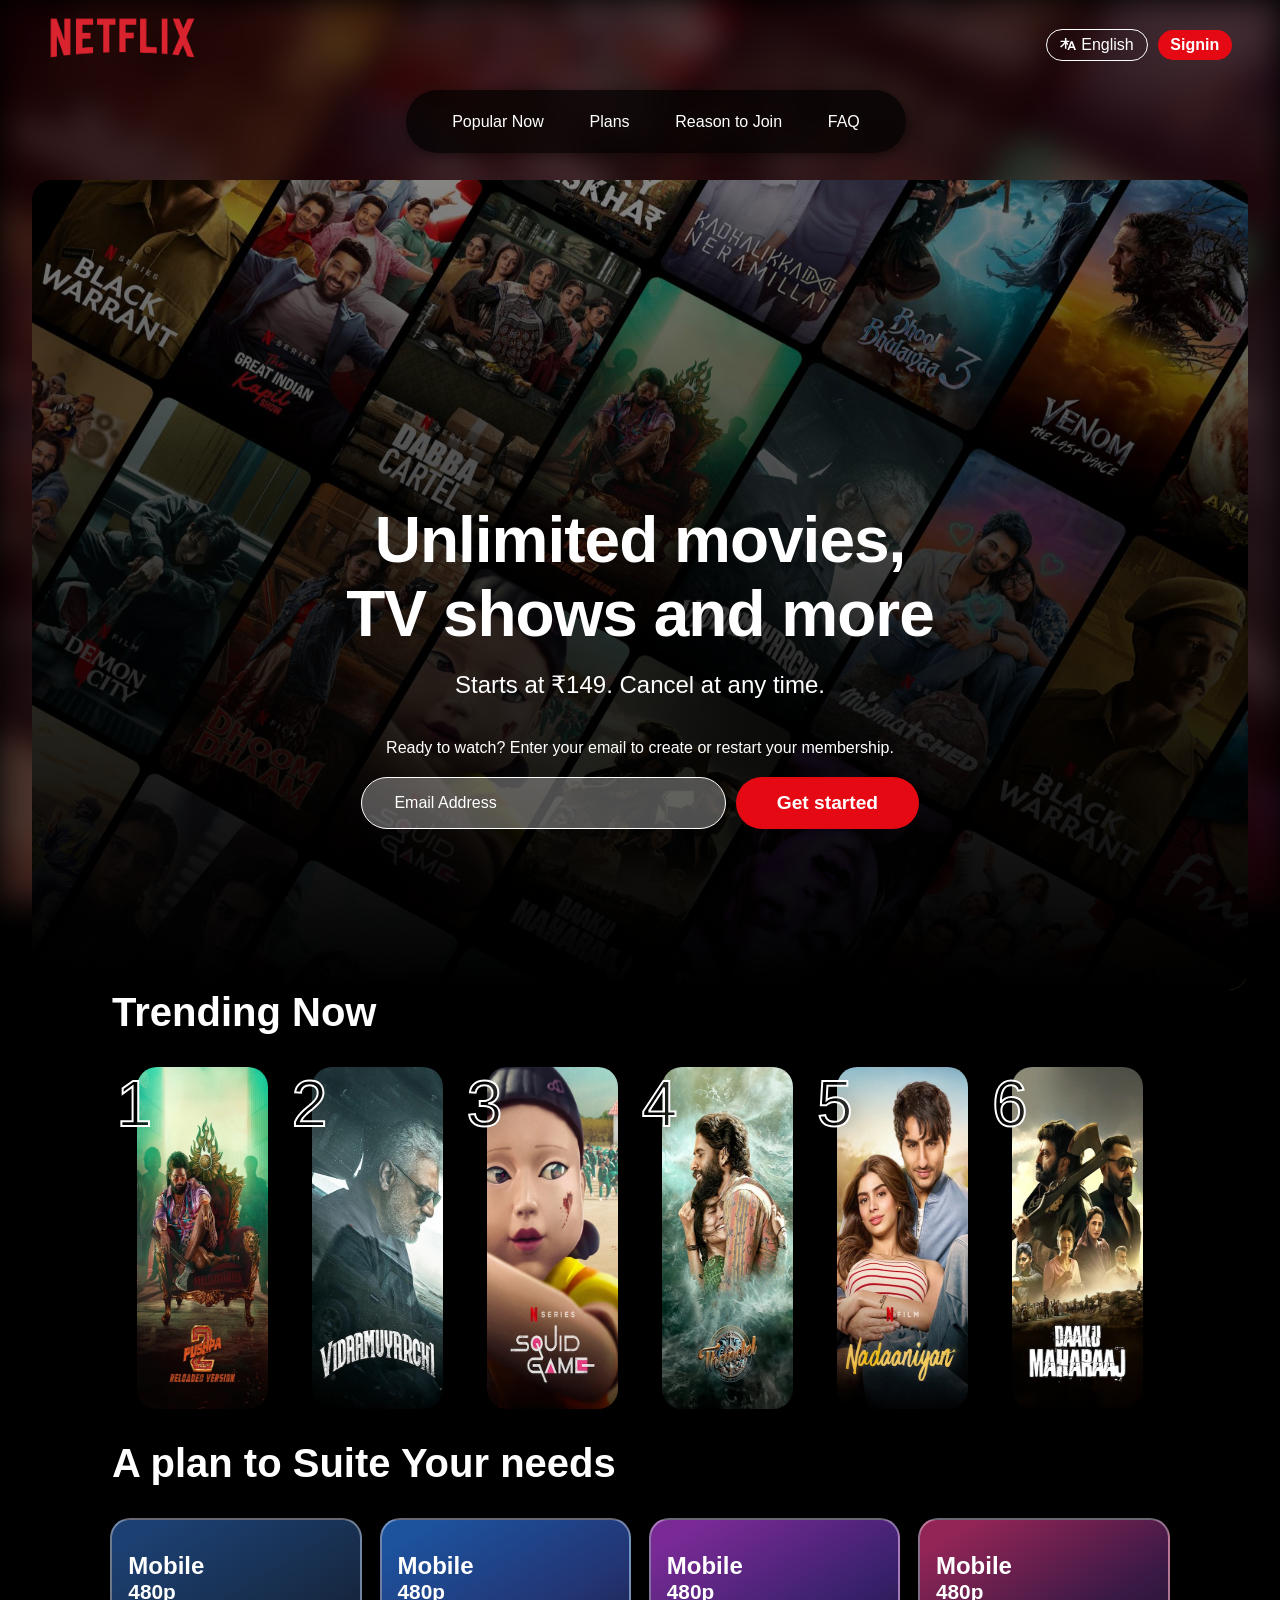
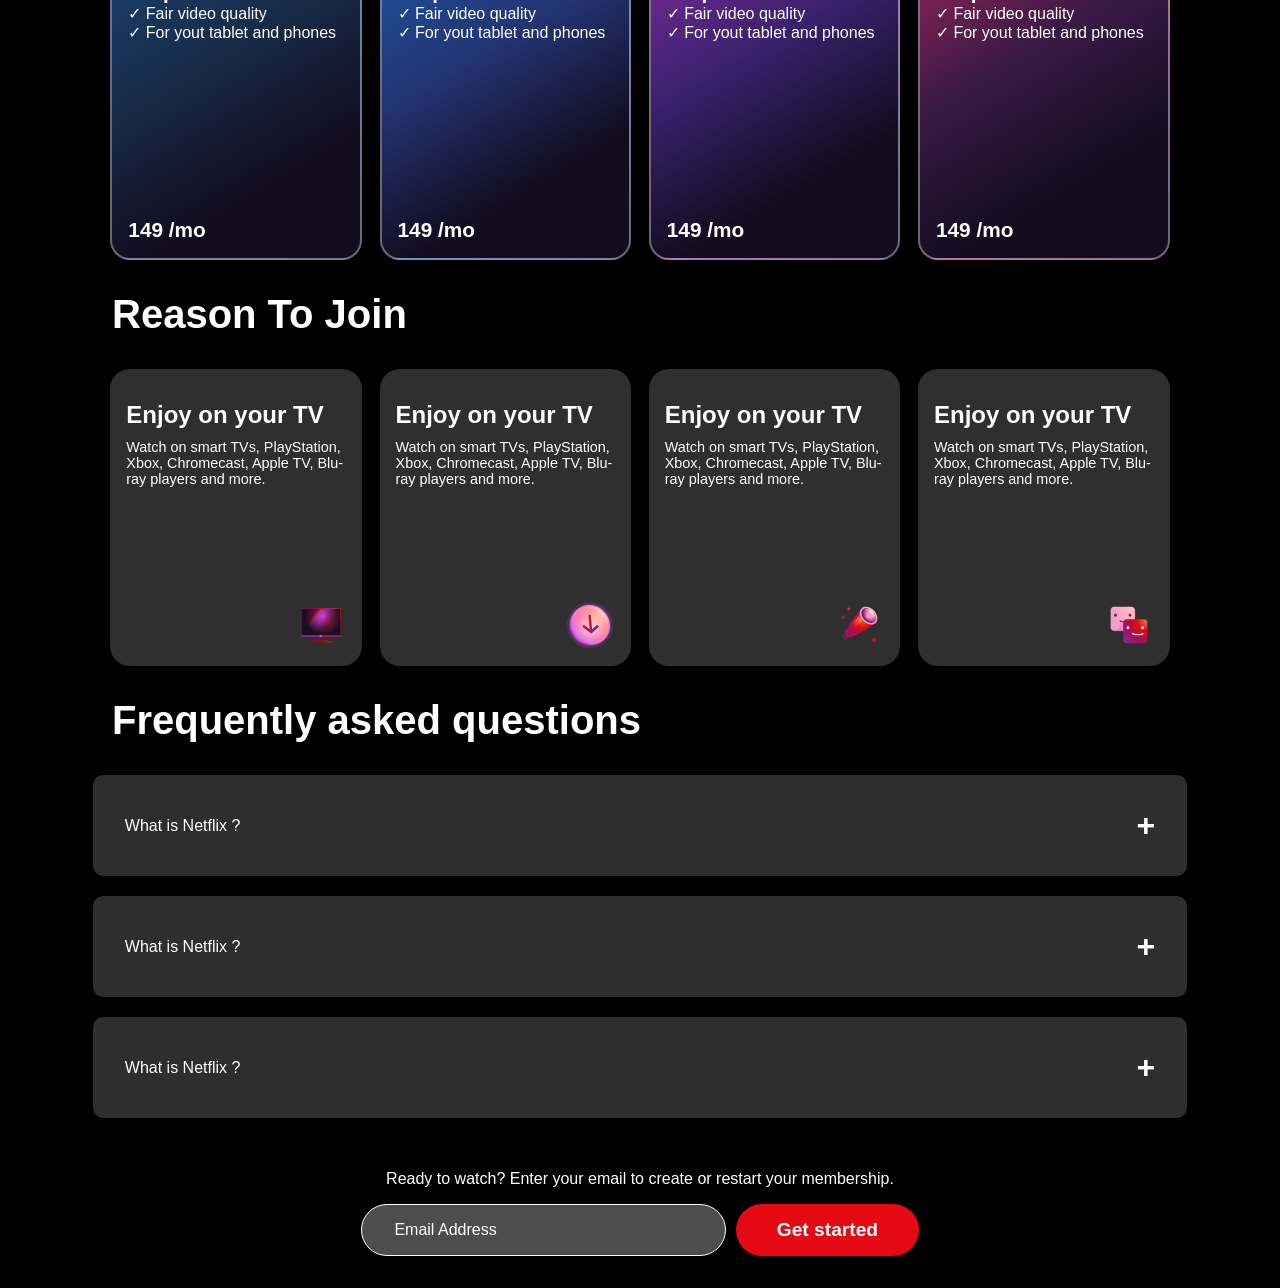
==== netflix.html @ 289d6031 "Initial commit" ====
<!DOCTYPE html>
<html lang="en">
<head>
    <meta charset="UTF-8">
    <meta name="viewport" content="width=device-width, initial-scale=1.0">
    <link rel="stylesheet" href="netflix.css">
    <style>
        @font-face {
            font-family: 'Netflix Sans';
            font-weight: 100;
            src: url('https://assets.nflxext.com/ffe/siteui/fonts/netflix-sans/v3/NetflixSans_W_Th.woff2') format('woff2'),
                 url('https://assets.nflxext.com/ffe/siteui/fonts/netflix-sans/v3/NetflixSans_W_Th.woff') format('woff');
        }
        @font-face {
            font-family: 'Netflix Sans';
            font-weight: 300;
            src: url('https://assets.nflxext.com/ffe/siteui/fonts/netflix-sans/v3/NetflixSans_W_Lt.woff2') format('woff2'),
                 url('https://assets.nflxext.com/ffe/siteui/fonts/netflix-sans/v3/NetflixSans_W_Lt.woff') format('woff');
        }
        @font-face {
            font-family: 'Netflix Sans';
            font-weight: 400;
            src: url('https://assets.nflxext.com/ffe/siteui/fonts/netflix-sans/v3/NetflixSans_W_Rg.woff2') format('woff2'),
                 url('https://assets.nflxext.com/ffe/siteui/fonts/netflix-sans/v3/NetflixSans_W_Rg.woff') format('woff');
        }
        @font-face {
            font-family: 'Netflix Sans';
            font-weight: 700;
            src: url('https://assets.nflxext.com/ffe/siteui/fonts/netflix-sans/v3/NetflixSans_W_Md.woff2') format('woff2'),
                 url('https://assets.nflxext.com/ffe/siteui/fonts/netflix-sans/v3/NetflixSans_W_Md.woff') format('woff');
        }
        @font-face {
            font-family: 'Netflix Sans';
            font-weight: 800;
            src: url('https://assets.nflxext.com/ffe/siteui/fonts/netflix-sans/v3/NetflixSans_W_Bd.woff2') format('woff2'),
                 url('https://assets.nflxext.com/ffe/siteui/fonts/netflix-sans/v3/NetflixSans_W_Bd.woff') format('woff');
        }
        @font-face {
            font-family: 'Netflix Sans';
            font-weight: 900;
            src: url('https://assets.nflxext.com/ffe/siteui/fonts/netflix-sans/v3/NetflixSans_W_Blk.woff2') format('woff2'),
                 url('https://assets.nflxext.com/ffe/siteui/fonts/netflix-sans/v3/NetflixSans_W_Blk.woff') format('woff');
        }
    </style>
    <title>Netflix Clone</title>
</head>
<body>
    <div class="mainNetflixContainer">

        <div class="backgroundContainer">
            <div class="pinkOverlay"></div>
        </div>
        <div class="contentContainer">
            <nav class="navContainer" >
                <div class="upperNavbarSection">
                    <div class="upperNavbarLeftSection">
                        <img class="netflixLogo" src="./netflixLogo.png" alt="">
                    </div>
                    <div class="upperNavbarRightSection">
                        <div class="navBarButtonContainer">
                            <div class="languageButtoncontainer">
                                <button class="languageButton">
                                    <svg xmlns="http://www.w3.org/2000/svg" fill="none" role="img" viewBox="0 0 16 16" width="16" height="16" data-icon="LanguagesSmall" aria-hidden="true"><path fill-rule="evenodd" clip-rule="evenodd" d="M10.7668 5.33333L10.5038 5.99715L9.33974 8.9355L8.76866 10.377L7.33333 14H9.10751L9.83505 12.0326H13.4217L14.162 14H16L12.5665 5.33333H10.8278H10.7668ZM10.6186 9.93479L10.3839 10.5632H11.1036H12.8856L11.6348 7.2136L10.6186 9.93479ZM9.52722 4.84224C9.55393 4.77481 9.58574 4.71045 9.62211 4.64954H6.41909V2H4.926V4.64954H0.540802V5.99715H4.31466C3.35062 7.79015 1.75173 9.51463 0 10.4283C0.329184 10.7138 0.811203 11.2391 1.04633 11.5931C2.55118 10.6795 3.90318 9.22912 4.926 7.57316V12.6667H6.41909V7.51606C6.81951 8.15256 7.26748 8.76169 7.7521 9.32292L8.31996 7.88955C7.80191 7.29052 7.34631 6.64699 6.9834 5.99715H9.06968L9.52722 4.84224Z" fill="currentColor"></path></svg>
                                    <p>English</p>
    
                                </button>
                            </div>
                            <div class="signInButtonConatienr">
                                <button class="signinButton"> Signin</button>
                            </div>
                        </div>
                    </div>
                </div>
                <div class="lowerNavbarSection">
                    <ul class="menuList">
                        <li class="menuListItems"><a href="#carouselSection">Popular Now</a></li>
                        <li class="menuListItems"><a href="#planSection">Plans</a></li>
                        <li class="menuListItems"><a href="#reasonToJoinSection">Reason to Join</a></li>
                        <li class="menuListItems"><a href="#faqSection">FAQ</a></li>
                    </ul>
                </div>
            </nav>
            <div class="sectionsContainer">
                <section class="bannerSection">
                    <div class="overlay"></div>
                    <div class="bannerContainer">
                        <h2>Unlimited movies, TV shows and more</h2>
                        <h4>Starts at ₹149. Cancel at any time.</h4>
                        <p>Ready to watch? Enter your email to create or restart your membership.</p>
                        <div class="inputContainer">
                            <input class="emailInputBox" type="email" placeholder="Email Address" name="email" id="">
                            <button class="getStartedButton">Get started </button>
                        </div>
                    </div>
                </section>
                <section id="carouselSection" class="carouselSection">
                    <h2>Trending Now</h2>
                    <div class="carouselCardConatiner">
                        <div class="carouselCard">
                            <div class="carouselNumberContainer">
                                <span>1</span>
                            </div>
                            <div class="carouselImageContainer">
                                <img src="./c1.png" alt="">
                            </div>
                        </div>
                        <div class="carouselCard">
                            <div class="carouselNumberContainer">
                                <span>2</span>
                            </div>
                            <div class="carouselImageContainer">
                                <img src="./c2.png" alt="">
                            </div>
                        </div>
                        <div class="carouselCard">
                            <div class="carouselNumberContainer">
                                <span>3</span>
                            </div>
                            <div class="carouselImageContainer">
                                <img src="./c3.png" alt="">
                            </div>
                        </div>
                        <div class="carouselCard">
                            <div class="carouselNumberContainer">
                                <span>4</span>
                            </div>
                            <div class="carouselImageContainer">
                                <img src="./c4.png" alt="">
                            </div>
                        </div>
                        <div class="carouselCard">
                            <div class="carouselNumberContainer">
                                <span>5</span>
                            </div>
                            <div class="carouselImageContainer">
                                <img src="./c5.png" alt="">
                            </div>
                        </div>
                        <div class="carouselCard">
                            <div class="carouselNumberContainer">
                                <span>6</span>
                            </div>
                            <div class="carouselImageContainer">
                                <img src="./c6.png" alt="">
                            </div>
                        </div>
                    </div>
                </section>
                <section id="planSection" class="planSection">
                    <h2>A plan to Suite Your needs</h2>
                    <div class="plansConatiner">
                        <div class="planCard planCard1">
                            <div class="planCardUpperContent">
                                <h2>Mobile</h2>
                                <h4>480p</h4>
                                <p>&check; Fair video quality</p>
                                <p>&check; For yout tablet and phones</p>
                            </div>
                            <div class="planCardLowerContent">
                                <h4>149 /mo</h4>
                            </div>
                        </div>
                        <div class="planCard planCard2">
                            <div class="planCardUpperContent">
                                <h2>Mobile</h2>
                                <h4>480p</h4>
                                <p>&check; Fair video quality</p>
                                <p>&check; For yout tablet and phones</p>
                            </div>
                            <div class="planCardLowerContent">
                                <h4>149 /mo</h4>
                            </div>
                        </div>
                        <div class="planCard planCard3">
                            <div class="planCardUpperContent">
                                <h2>Mobile</h2>
                                <h4>480p</h4>
                                <p>&check; Fair video quality</p>
                                <p>&check; For yout tablet and phones</p>
                            </div>
                            <div class="planCardLowerContent">
                                <h4>149 /mo</h4>
                            </div>
                        </div>
                        <div class="planCard planCard4">
                            <div class="planCardUpperContent">
                                <h2>Mobile</h2>
                                <h4>480p</h4>
                                <p>&check; Fair video quality</p>
                                <p>&check; For yout tablet and phones</p>
                            </div>
                            <div class="planCardLowerContent">
                                <h4>149 /mo</h4>
                            </div>
                        </div>
                    </div>
                </section>
                <section id="reasonToJoinSection" class="reasonToJoinSection">
                    <h2>Reason To Join</h2>
                    <div class="reasonsConatiner">
                        <div class="reasonCard reasonCard1">
                            <div class="reasonCardUpperContent">
                                <h2>Enjoy on your TV</h2>
                                <p>
                                    Watch on smart TVs, PlayStation, Xbox, Chromecast, Apple TV, Blu-ray players and more.
                                </p>
    
                            </div>
                            <div class="reasonCardLowerContent">
                                <svg width="72" height="72" viewBox="0 0 72 72" fill="none"><g id="television-core-small"><path id="Vector" fill-rule="evenodd" clip-rule="evenodd" d="M37.2 53.3992C37.2 52.7365 36.6628 52.1992 36 52.1992H34.8C34.1373 52.1992 33.6 52.7365 33.6 53.3992V56.2636C33.6 56.9129 33.0834 57.4433 32.4347 57.4739C30.3013 57.5744 28.1719 57.7834 26.0546 58.1011L19.444 59.0926C18.2692 59.2688 17.4 60.2782 17.4 61.4662V62.0992C17.4 62.4304 17.6686 62.6992 18 62.6992H52.8C53.1314 62.6992 53.4 62.4304 53.4 62.0992V61.4662C53.4 60.2782 52.5309 59.2688 51.3561 59.0926L44.7454 58.1011C42.6282 57.7834 40.4987 57.5744 38.3653 57.4739C37.7167 57.4433 37.2 56.9129 37.2 56.2636V53.3992Z" fill="url(#paint0_radial_5179_1308)"></path><path id="Vector_2" d="M18.6 60.7388C18.6 60.2306 18.9587 59.796 19.4602 59.711C22.0196 59.2775 29.7585 58.0508 35.4 58.0508C41.0415 58.0508 48.7804 59.2775 51.3398 59.711C51.8412 59.796 52.2 60.2306 52.2 60.7388C52.2 60.902 52.0575 61.0268 51.8967 61.0004C50.1219 60.707 40.9704 59.2409 35.4 59.2409C29.8295 59.2409 20.678 60.707 18.9033 61.0004C18.7425 61.0268 18.6 60.902 18.6 60.7388Z" fill="url(#paint1_radial_5179_1308)"></path><path id="Vector_3" d="M63 12H8.99995C8.00584 12 7.19995 12.8059 7.19995 13.8V51.6C7.19995 52.5941 8.00584 53.4 8.99995 53.4H63C63.9941 53.4 64.8 52.5941 64.8 51.6V13.8C64.8 12.8059 63.9941 12 63 12Z" fill="url(#paint2_linear_5179_1308)"></path><path id="Vector_4" d="M63 12H8.99995C8.00584 12 7.19995 12.8059 7.19995 13.8V51.6C7.19995 52.5941 8.00584 53.4 8.99995 53.4H63C63.9941 53.4 64.8 52.5941 64.8 51.6V13.8C64.8 12.8059 63.9941 12 63 12Z" fill="url(#paint3_radial_5179_1308)"></path><path id="Vector_5" fill-rule="evenodd" clip-rule="evenodd" d="M8.99995 12.6H63C63.663 12.6 64.2 13.1372 64.2 13.8V50.4H7.79995V13.8C7.79995 13.1372 8.33719 12.6 8.99995 12.6ZM7.19995 50.4V13.8C7.19995 12.8059 8.00581 12 8.99995 12H63C63.9942 12 64.8 12.8059 64.8 13.8V50.4V51.6C64.8 52.5941 63.9942 53.4 63 53.4H8.99995C8.00581 53.4 7.19995 52.5941 7.19995 51.6V50.4Z" fill="url(#paint4_radial_5179_1308)"></path><path id="Vector_6" d="M35.4 52.8C36.3941 52.8 37.2 52.3971 37.2 51.9C37.2 51.4029 36.3941 51 35.4 51C34.4059 51 33.6 51.4029 33.6 51.9C33.6 52.3971 34.4059 52.8 35.4 52.8Z" fill="url(#paint5_radial_5179_1308)"></path></g><defs><radialGradient id="paint0_radial_5179_1308" cx="0" cy="0" r="1" gradientUnits="userSpaceOnUse" gradientTransform="translate(50.3269 49.3723) rotate(118.526) scale(55.1579 46.2871)"><stop stop-color="#802600"></stop><stop offset="0.333333" stop-color="#6F181D"></stop><stop offset="0.666667" stop-color="#5B1333"></stop><stop offset="1" stop-color="#391945"></stop></radialGradient><radialGradient id="paint1_radial_5179_1308" cx="0" cy="0" r="1" gradientUnits="userSpaceOnUse" gradientTransform="translate(48.1077 53.6128) rotate(158.116) scale(32.7275 42.219)"><stop stop-color="#99421D"></stop><stop offset="0.333333" stop-color="#99161D"></stop><stop offset="0.666667" stop-color="#7D1845"></stop><stop offset="1" stop-color="#59216E"></stop></radialGradient><linearGradient id="paint2_linear_5179_1308" x1="10.4727" y1="14.9572" x2="56.1755" y2="51.4814" gradientUnits="userSpaceOnUse"><stop stop-color="#99161D"></stop><stop offset="0.245283" stop-color="#CA005B"></stop><stop offset="0.346698" stop-color="#FF479A"></stop><stop offset="0.46934" stop-color="#CC3CFF"></stop><stop offset="0.735849" stop-color="#BC1A22"></stop><stop offset="1" stop-color="#C94FF5"></stop></linearGradient><radialGradient id="paint3_radial_5179_1308" cx="0" cy="0" r="1" gradientUnits="userSpaceOnUse" gradientTransform="translate(38.6181 23.8286) rotate(90) scale(25.9571 25.8545)"><stop stop-color="#1C0E20" stop-opacity="0"></stop><stop offset="1" stop-color="#1C0E20"></stop></radialGradient><radialGradient id="paint4_radial_5179_1308" cx="0" cy="0" r="1" gradientUnits="userSpaceOnUse" gradientTransform="translate(54 20.1938) rotate(144.293) scale(47.2897 44.8232)"><stop stop-color="#EF7744"></stop><stop offset="0.333333" stop-color="#E50914"></stop><stop offset="0.666667" stop-color="#A70D53"></stop><stop offset="1" stop-color="#792A95"></stop></radialGradient><radialGradient id="paint5_radial_5179_1308" cx="0" cy="0" r="1" gradientUnits="userSpaceOnUse" gradientTransform="translate(36.525 51.3562) rotate(135) scale(4.58735)"><stop stop-color="#FFDCCC"></stop><stop offset="0.333333" stop-color="#FFBDC0"></stop><stop offset="0.666667" stop-color="#F89DC6"></stop><stop offset="1" stop-color="#E4A1FA"></stop></radialGradient></defs></svg>
                            </div>
                        </div>
                        <div class="reasonCard reasonCard1">
                            <div class="reasonCardUpperContent">
                                <h2>Enjoy on your TV</h2>
                                <p>
                                    Watch on smart TVs, PlayStation, Xbox, Chromecast, Apple TV, Blu-ray players and more.
                                </p>
    
                            </div>
                            <div class="reasonCardLowerContent">
                               <svg width="72" height="72" viewBox="0 0 72 72" fill="none"><g id="download-core-small"><path id="Vector" d="M36 70.2008C54.8882 70.2008 70.2001 54.8889 70.2001 36.0008C70.2001 17.1126 54.8882 1.80078 36 1.80078C17.1119 1.80078 1.80005 17.1126 1.80005 36.0008C1.80005 54.8889 17.1119 70.2008 36 70.2008Z" fill="url(#paint0_radial_5179_7940)"></path><path id="Vector_2" opacity="0.4" d="M64.7658 36.195C65.5206 51.5916 53.7908 63.5824 38.5668 62.977C23.3428 62.3722 10.3893 49.4 9.63446 34.0034C8.87954 18.6068 20.6091 6.61594 35.8331 7.22116C51.0571 7.82638 64.0104 20.7984 64.7658 36.195Z" fill="url(#paint1_radial_5179_7940)"></path><path id="Vector_3" d="M62.3657 37.9958C63.1205 53.3924 51.3908 65.3832 36.1668 64.7778C20.9428 64.173 7.9893 51.2008 7.23444 35.8041C6.47952 20.4075 18.2091 8.41672 33.4331 9.02194C48.6571 9.62716 61.6103 22.5992 62.3657 37.9958Z" fill="url(#paint2_radial_5179_7940)"></path><path id="Vector_4" opacity="0.5" d="M64.7658 36.195C65.5206 51.5916 53.7908 63.5824 38.5668 62.977C23.3428 62.3722 10.3893 49.4 9.63446 34.0034C8.87954 18.6068 20.6091 6.61594 35.8331 7.22116C51.0571 7.82638 64.0104 20.7984 64.7658 36.195Z" fill="url(#paint3_radial_5179_7940)"></path><path id="Vector_5" opacity="0.6" d="M36.9 60.6C48.6636 60.6 58.2 51.0637 58.2 39.3C58.2 27.5363 48.6636 18 36.9 18C25.1363 18 15.6 27.5363 15.6 39.3C15.6 51.0637 25.1363 60.6 36.9 60.6Z" fill="url(#paint4_radial_5179_7940)"></path><path id="Vector_6" fill-rule="evenodd" clip-rule="evenodd" d="M39.0849 42.2727L46.3387 35.76L48.8945 38.5142L38.9118 47.477L37.8466 48.4333L36.6071 47.477L24.9899 38.5142L27.0434 35.76L35.4849 42.2727L33.6 21.6016H37.2L39.0849 42.2727Z" fill="url(#paint5_radial_5179_7940)"></path><path id="Vector_7" opacity="0.4" fill-rule="evenodd" clip-rule="evenodd" d="M61.6566 34.9618C61.7832 35.3893 62.391 35.3233 62.3694 34.878C61.6962 21.1369 50.1509 9.55975 36.5817 9.01957C34.4606 8.93515 32.4155 9.12541 30.4772 9.55909C30.0745 9.64915 30.1575 10.2082 30.5697 10.2246C45.0094 10.7979 57.6246 21.2971 61.6566 34.9618Z" fill="url(#paint6_radial_5179_7940)"></path></g><defs><radialGradient id="paint0_radial_5179_7940" cx="0" cy="0" r="1" gradientUnits="userSpaceOnUse" gradientTransform="translate(36.0001 36.1837) rotate(-90) scale(34.3829)"><stop offset="0.782019" stop-color="#982DBE"></stop><stop offset="0.906819" stop-color="#B038DC" stop-opacity="0.2"></stop><stop offset="1" stop-color="#E4A1FA" stop-opacity="0"></stop></radialGradient><radialGradient id="paint1_radial_5179_7940" cx="0" cy="0" r="1" gradientUnits="userSpaceOnUse" gradientTransform="translate(52.9937 20.0992) rotate(135) scale(49.9836)"><stop stop-color="#FFDCCC"></stop><stop offset="0.333333" stop-color="#FFBDC0"></stop><stop offset="0.666667" stop-color="#F89DC6"></stop><stop offset="1" stop-color="#E4A1FA"></stop></radialGradient><radialGradient id="paint2_radial_5179_7940" cx="0" cy="0" r="1" gradientUnits="userSpaceOnUse" gradientTransform="translate(52.7999 19.6937) rotate(135) scale(53.1037)"><stop stop-color="#FFA984"></stop><stop offset="0.333333" stop-color="#FF787F"></stop><stop offset="0.666667" stop-color="#F45FA2"></stop><stop offset="1" stop-color="#C44AF1"></stop></radialGradient><radialGradient id="paint3_radial_5179_7940" cx="0" cy="0" r="1" gradientUnits="userSpaceOnUse" gradientTransform="translate(52.9937 20.0992) rotate(135) scale(49.9836)"><stop stop-color="#FFDCCC"></stop><stop offset="0.333333" stop-color="#FFBDC0"></stop><stop offset="0.666667" stop-color="#F89DC6"></stop><stop offset="1" stop-color="#E4A1FA"></stop></radialGradient><radialGradient id="paint4_radial_5179_7940" cx="0" cy="0" r="1" gradientUnits="userSpaceOnUse" gradientTransform="translate(36.9 39.3) scale(21.3)"><stop stop-color="white"></stop><stop offset="1" stop-color="white" stop-opacity="0"></stop></radialGradient><radialGradient id="paint5_radial_5179_7940" cx="0" cy="0" r="1" gradientUnits="userSpaceOnUse" gradientTransform="translate(31.2 32.1016) rotate(39.5226) scale(15.5567)"><stop stop-color="#EF7744"></stop><stop offset="0.2406" stop-color="#E50914"></stop><stop offset="1" stop-color="#792A95"></stop></radialGradient><radialGradient id="paint6_radial_5179_7940" cx="0" cy="0" r="1" gradientUnits="userSpaceOnUse" gradientTransform="translate(50.7 21.3) rotate(-180) scale(30)"><stop stop-color="white"></stop><stop offset="1" stop-color="white" stop-opacity="0"></stop></radialGradient></defs></svg>
                            </div>
                        </div>
                        <div class="reasonCard reasonCard1">
                            <div class="reasonCardUpperContent">
                                <h2>Enjoy on your TV</h2>
                                <p>
                                    Watch on smart TVs, PlayStation, Xbox, Chromecast, Apple TV, Blu-ray players and more.
                                </p>
    
                            </div>
                            <div class="reasonCardLowerContent">
                                <svg width="72" height="72" viewBox="0 0 72 72" fill="none"><g id="telescope-core-small"><path id="Vector" d="M24.0492 36.6016L33.6 46.3898L17.8029 56.8633C17.8029 56.8633 15.8891 57.6983 13.625 55.2638C11.361 52.8293 12.1235 51.238 12.1235 51.238L24.0492 36.6016Z" fill="url(#paint0_radial_5179_1664)"></path><path id="Vector_2" d="M25.0344 34.1992L36 46.151L25.0616 53.8043C25.0616 53.8043 21.8289 55.0984 18.0987 51.0172C14.3686 46.9358 15.9198 44.5105 15.9198 44.5105L25.0344 34.1992Z" fill="url(#paint1_radial_5179_1664)"></path><path id="Vector_3" d="M39 13.0195L59.1 33.6788L32.5325 50.4142C32.5325 50.4142 28.7459 50.2552 24.3978 45.4897C20.0498 40.7243 21.4096 35.8101 21.4096 35.8101L39 13.0195Z" fill="url(#paint2_radial_5179_1664)"></path><path id="Vector_4" d="M57.6709 15.3516C63.1044 21.2807 63.9858 29.2883 59.6386 33.2371C55.2916 37.186 47.3628 35.5806 41.9292 29.6515C36.4954 23.7224 35.6145 15.7148 39.9615 11.766C44.3084 7.81716 52.2372 9.42252 57.6709 15.3516Z" fill="url(#paint3_radial_5179_1664)"></path><path id="Vector_5" d="M58.3787 31.255C54.8121 34.5032 48.2143 33.0817 43.6421 28.0798C39.07 23.078 38.2547 16.39 41.8213 13.1419C45.3879 9.89364 51.9857 11.3152 56.5579 16.3171C61.1298 21.3189 61.9452 28.0069 58.3787 31.255Z" fill="url(#paint4_radial_5179_1664)"></path><path id="Vector_6" opacity="0.85" d="M59.6783 28.823C60.576 24.1785 59.6544 20.5934 56.1603 16.6199C52.6662 12.6464 47.3508 10.8657 43.7796 12.7598C39.371 15.098 48.3734 13.5961 53.4577 19.5815C57.8259 24.724 58.8516 33.1009 59.6783 28.823Z" fill="url(#paint5_radial_5179_1664)"></path><path id="Vector_7" opacity="0.4" d="M50.3979 25.2452C50.4549 26.7239 49.2932 27.7677 47.8032 27.5766C46.3131 27.3856 45.059 26.032 45.002 24.5532C44.945 23.0745 46.1067 22.0307 47.5968 22.2218C49.0868 22.4128 50.341 23.7664 50.3979 25.2452Z" fill="url(#paint6_radial_5179_1664)"></path><path id="Vector_8" opacity="0.6" d="M36.9217 21.0039L26.4258 34.3627C26.3297 36.4604 28.2903 39.5534 30.0334 40.8344L41.2345 29.9105C39.6 28.2005 36.9591 24.1025 36.9217 21.0039Z" fill="url(#paint7_radial_5179_1664)"></path><path id="Vector_9" fill-rule="evenodd" clip-rule="evenodd" d="M20.0576 9.60156L21.479 11.7187L24 11.0654L22.3575 13.0272L23.7789 15.1444L21.3424 14.2397L19.7 16.2016L19.8365 13.6806L17.4 12.7759L19.9209 12.1225L20.0576 9.60156ZM58.776 52.8016L58.9623 56.4685L62.4 57.4188L59.0774 58.7347L59.2637 62.4016L57.0239 59.548L53.7014 60.8638L55.6397 57.7843L53.4 54.9307L56.8377 55.8811L58.776 52.8016ZM15.206 24.2101L15.8768 21.0016L13.4793 23.1964L10.6853 21.5563L11.9975 24.553L9.59998 26.7478L12.8085 26.405L14.1207 29.4016L14.7915 26.1931L18 25.8502L15.206 24.2101Z" fill="url(#paint8_linear_5179_1664)"></path></g><defs><radialGradient id="paint0_radial_5179_1664" cx="0" cy="0" r="1" gradientUnits="userSpaceOnUse" gradientTransform="translate(36.6875 32.7016) rotate(135) scale(34.9134)"><stop stop-color="#99421D"></stop><stop offset="0.333333" stop-color="#99161D"></stop><stop offset="0.666667" stop-color="#7D1845"></stop><stop offset="1" stop-color="#59216E"></stop></radialGradient><radialGradient id="paint1_radial_5179_1664" cx="0" cy="0" r="1" gradientUnits="userSpaceOnUse" gradientTransform="translate(42.5937 27.2992) rotate(135) scale(44.5477 44.5279)"><stop stop-color="#EF7744"></stop><stop offset="0.333333" stop-color="#E50914"></stop><stop offset="0.666667" stop-color="#A70D53"></stop><stop offset="1" stop-color="#792A95"></stop></radialGradient><radialGradient id="paint2_radial_5179_1664" cx="0" cy="0" r="1" gradientUnits="userSpaceOnUse" gradientTransform="translate(42.3 29.106) rotate(135) scale(31.8127)"><stop stop-color="#FB540D"></stop><stop offset="0.333333" stop-color="#E50914"></stop><stop offset="0.666667" stop-color="#A70D53"></stop><stop offset="1" stop-color="#792A95"></stop></radialGradient><radialGradient id="paint3_radial_5179_1664" cx="0" cy="0" r="1" gradientUnits="userSpaceOnUse" gradientTransform="translate(57.675 14.7078) rotate(134.326) scale(24.0433 24.0367)"><stop stop-color="#FFDCCC"></stop><stop offset="0.333333" stop-color="#FFBDC0"></stop><stop offset="0.666667" stop-color="#F89DC6"></stop><stop offset="1" stop-color="#E4A1FA"></stop></radialGradient><radialGradient id="paint4_radial_5179_1664" cx="0" cy="0" r="1" gradientUnits="userSpaceOnUse" gradientTransform="translate(52.1305 21.273) rotate(141.875) scale(9.87138 12.8159)"><stop offset="0.307292" stop-color="#F89DC6"></stop><stop offset="0.645392" stop-color="#E75094"></stop><stop offset="1" stop-color="#59216E"></stop></radialGradient><radialGradient id="paint5_radial_5179_1664" cx="0" cy="0" r="1" gradientUnits="userSpaceOnUse" gradientTransform="translate(55.8 15.6) rotate(135) scale(13.1522)"><stop stop-color="white"></stop><stop offset="1" stop-color="white" stop-opacity="0"></stop></radialGradient><radialGradient id="paint6_radial_5179_1664" cx="0" cy="0" r="1" gradientUnits="userSpaceOnUse" gradientTransform="translate(49.2362 22.9648) rotate(131.079) scale(5.08644 6.006)"><stop stop-color="white"></stop><stop offset="1" stop-color="white" stop-opacity="0"></stop></radialGradient><radialGradient id="paint7_radial_5179_1664" cx="0" cy="0" r="1" gradientUnits="userSpaceOnUse" gradientTransform="translate(36.8758 29.1353) rotate(137.622) scale(13.5764)"><stop stop-color="#FFA984"></stop><stop offset="1" stop-color="#F7636B" stop-opacity="0"></stop></radialGradient><linearGradient id="paint8_linear_5179_1664" x1="44.65" y1="27.9016" x2="24.25" y2="48.3016" gradientUnits="userSpaceOnUse"><stop stop-color="#EF7744"></stop><stop offset="0.333333" stop-color="#E50914"></stop><stop offset="0.666667" stop-color="#A70D53"></stop><stop offset="1" stop-color="#792A95"></stop></linearGradient></defs></svg>
                            </div>
                        </div>
                        <div class="reasonCard reasonCard1">
                            <div class="reasonCardUpperContent">
                                <h2>Enjoy on your TV</h2>
                                <p>
                                    Watch on smart TVs, PlayStation, Xbox, Chromecast, Apple TV, Blu-ray players and more.
                                </p>
    
                            </div>
                            <div class="reasonCardLowerContent">
                                <svg width="72" height="72" viewBox="0 0 72 72" fill="none"><g id="profiles-core-small"><path id="Vector" d="M10.8 15.6008C10.8 12.9499 12.949 10.8008 15.5999 10.8008H40.8C43.4509 10.8008 45.6 12.9498 45.6 15.6008V40.8007C45.6 43.4516 43.4509 45.6007 40.8 45.6007H15.6C12.949 45.6007 10.8 43.4517 10.8 40.8007V15.6008Z" fill="url(#paint0_radial_5179_7919)"></path><path id="Vector_2" d="M9.59998 14.4016C9.59998 11.7506 11.749 9.60162 14.4 9.60156H39.6C42.251 9.60156 44.4 11.7506 44.4 14.4016V39.6015C44.4 42.2525 42.251 44.4015 39.6 44.4015H14.4C11.749 44.4016 9.59998 42.2525 9.59998 39.6015V14.4016Z" fill="url(#paint1_radial_5179_7919)"></path><path id="Vector_3" d="M18.6 21.9008C18.6 23.0606 17.6598 24.0008 16.5 24.0008C15.3402 24.0008 14.4 23.0606 14.4 21.9008C14.4 20.741 15.3402 19.8008 16.5 19.8008C17.6598 19.8008 18.6 20.741 18.6 21.9008Z" fill="url(#paint2_radial_5179_7919)"></path><path id="Vector_4" d="M39.6 21.9008C39.6 23.0606 38.6598 24.0008 37.5 24.0008C36.3402 24.0008 35.4 23.0606 35.4 21.9008C35.4 20.741 36.3402 19.8008 37.5 19.8008C38.6598 19.8008 39.6 20.741 39.6 21.9008Z" fill="url(#paint3_radial_5179_7919)"></path><path id="Vector_5" d="M23.6713 29.4501C23.2437 29.1967 22.6917 29.3379 22.4383 29.7655C22.1848 30.1932 22.3261 30.7452 22.7537 30.9986C23.8254 31.6337 26.769 32.7744 30.6375 32.7744C34.506 32.7744 37.4497 31.6337 38.5213 30.9986C38.949 30.7452 39.0902 30.1932 38.8368 29.7655C38.5834 29.3379 38.0313 29.1967 37.6037 29.4501C36.8191 29.9151 34.194 30.9744 30.6375 30.9744C27.081 30.9744 24.456 29.9151 23.6713 29.4501Z" fill="url(#paint4_radial_5179_7919)"></path><path id="Vector_6" opacity="0.35" d="M19.2 44.4016H28.2L32.4 27.6016C30.2787 28.1801 28.4542 29.5387 27.2921 31.4053L19.2 44.4016Z" fill="url(#paint5_radial_5179_7919)"></path><path id="Vector_7" d="M27.6 32.4016C27.6 29.7506 29.749 27.6016 32.4 27.6016L57.6 27.6016C60.2508 27.6016 62.4 29.7506 62.4 32.4016V57.6015C62.4 60.2524 60.2508 62.4016 57.6 62.4016H32.4C29.749 62.4016 27.6 60.2524 27.6 57.6016V32.4016Z" fill="url(#paint6_radial_5179_7919)"></path><path id="Vector_8" d="M36.6 39.9008C36.6 41.0606 35.6598 42.0008 34.5 42.0008C33.3402 42.0008 32.4 41.0606 32.4 39.9008C32.4 38.741 33.3402 37.8008 34.5 37.8008C35.6598 37.8008 36.6 38.741 36.6 39.9008Z" fill="url(#paint7_radial_5179_7919)"></path><path id="Vector_9" d="M57.6 39.9008C57.6 41.0606 56.6598 42.0008 55.5 42.0008C54.3402 42.0008 53.4 41.0606 53.4 39.9008C53.4 38.741 54.3402 37.8008 55.5 37.8008C56.6598 37.8008 57.6 38.741 57.6 39.9008Z" fill="url(#paint8_radial_5179_7919)"></path><path id="Vector_10" d="M41.8213 47.6025C41.3937 47.349 40.8416 47.4903 40.5882 47.9179C40.3348 48.3455 40.476 48.8976 40.9037 49.1509C41.9753 49.786 44.919 50.9267 48.7875 50.9267C52.656 50.9267 55.5996 49.786 56.6713 49.1509C57.0989 48.8976 57.2402 48.3455 56.9867 47.9179C56.7333 47.4903 56.1813 47.349 55.7537 47.6025C54.969 48.0674 52.344 49.1267 48.7875 49.1267C45.231 49.1267 42.6059 48.0674 41.8213 47.6025Z" fill="url(#paint9_radial_5179_7919)"></path></g><defs><radialGradient id="paint0_radial_5179_7919" cx="0" cy="0" r="1" gradientUnits="userSpaceOnUse" gradientTransform="translate(39.075 17.6882) rotate(135) scale(32.8097)"><stop stop-color="#99421D"></stop><stop offset="0.333333" stop-color="#99161D"></stop><stop offset="0.666667" stop-color="#7D1845"></stop><stop offset="1" stop-color="#59216E"></stop></radialGradient><radialGradient id="paint1_radial_5179_7919" cx="0" cy="0" r="1" gradientUnits="userSpaceOnUse" gradientTransform="translate(62.4 8.70157) rotate(133.87) scale(75.3216)"><stop stop-color="#FFDCCC"></stop><stop offset="0.333333" stop-color="#FFBDC0"></stop><stop offset="0.666667" stop-color="#F89DC6"></stop><stop offset="1" stop-color="#E4A1FA"></stop></radialGradient><radialGradient id="paint2_radial_5179_7919" cx="0" cy="0" r="1" gradientUnits="userSpaceOnUse" gradientTransform="translate(60.3 11.1008) rotate(133.939) scale(68.7426 55.9547)"><stop stop-color="#99421D"></stop><stop offset="0.333333" stop-color="#99161D"></stop><stop offset="0.666667" stop-color="#7D1845"></stop><stop offset="1" stop-color="#59216E"></stop></radialGradient><radialGradient id="paint3_radial_5179_7919" cx="0" cy="0" r="1" gradientUnits="userSpaceOnUse" gradientTransform="translate(60.3 11.1008) rotate(133.939) scale(68.7426 55.9547)"><stop stop-color="#99421D"></stop><stop offset="0.333333" stop-color="#99161D"></stop><stop offset="0.666667" stop-color="#7D1845"></stop><stop offset="1" stop-color="#59216E"></stop></radialGradient><radialGradient id="paint4_radial_5179_7919" cx="0" cy="0" r="1" gradientUnits="userSpaceOnUse" gradientTransform="translate(60.3 11.0994) rotate(133.939) scale(68.7426 55.9548)"><stop stop-color="#99421D"></stop><stop offset="0.333333" stop-color="#99161D"></stop><stop offset="0.666667" stop-color="#7D1845"></stop><stop offset="1" stop-color="#59216E"></stop></radialGradient><radialGradient id="paint5_radial_5179_7919" cx="0" cy="0" r="1" gradientUnits="userSpaceOnUse" gradientTransform="translate(39.6 27.9016) rotate(135) scale(23.3345)"><stop stop-color="#FFA984"></stop><stop offset="0.333333" stop-color="#FF787F"></stop><stop offset="0.666667" stop-color="#F45FA2"></stop><stop offset="1" stop-color="#C44AF1"></stop></radialGradient><radialGradient id="paint6_radial_5179_7919" cx="0" cy="0" r="1" gradientUnits="userSpaceOnUse" gradientTransform="translate(61.8 29.7016) rotate(135) scale(43.2749)"><stop stop-color="#EF7744"></stop><stop offset="0.333333" stop-color="#E50914"></stop><stop offset="0.666667" stop-color="#A70D53"></stop><stop offset="1" stop-color="#792A95"></stop></radialGradient><radialGradient id="paint7_radial_5179_7919" cx="0" cy="0" r="1" gradientUnits="userSpaceOnUse" gradientTransform="translate(62.1 11.1008) rotate(137.146) scale(73.6614 60.3576)"><stop stop-color="#FFDCCC"></stop><stop offset="0.333333" stop-color="#FDF6F6"></stop><stop offset="0.666667" stop-color="#FADCE9"></stop><stop offset="1" stop-color="#E4A1FA"></stop></radialGradient><radialGradient id="paint8_radial_5179_7919" cx="0" cy="0" r="1" gradientUnits="userSpaceOnUse" gradientTransform="translate(62.1 11.1008) rotate(137.146) scale(73.6614 60.3576)"><stop stop-color="#FFDCCC"></stop><stop offset="0.333333" stop-color="#FDF6F6"></stop><stop offset="0.666667" stop-color="#FADCE9"></stop><stop offset="1" stop-color="#E4A1FA"></stop></radialGradient><radialGradient id="paint9_radial_5179_7919" cx="0" cy="0" r="1" gradientUnits="userSpaceOnUse" gradientTransform="translate(62.1 11.1017) rotate(137.146) scale(73.6614 60.3576)"><stop stop-color="#FFDCCC"></stop><stop offset="0.333333" stop-color="#FDF6F6"></stop><stop offset="0.666667" stop-color="#FADCE9"></stop><stop offset="1" stop-color="#E4A1FA"></stop></radialGradient></defs></svg>
                            </div>
                        </div>
                     
                    </div>
                </section>
                <section id="faqSection" class="faqSection">
                    <h2>Frequently asked questions</h2>
                    <div class="faqCardsContainer">
                        <div class="faqCard">
                            <div class="faqQuestion">
                                <p>
                                    What is Netflix ?
                                </p>
                                <span class="faqQuestionSpan">+</span>
                            </div>
                            <div class="faqAnswer">
                                Netflix is a streaming service that offers a wide variety of award-winning TV shows, movies, anime, documentaries and more – on thousands of internet-connected devices.
    <br />
    <br />
                                You can watch as much as you want, whenever you want, without a single ad – all for one low monthly price. There's always something new to discover, and new TV shows and movies are added every week!
                            </div>
                        </div>
                        <div class="faqCard">
                            <div class="faqQuestion">
                                <p>
                                    What is Netflix ?
                                </p>
                                <span class="faqQuestionSpan">+</span>
                            </div>
                            <div class="faqAnswer">
                                Netflix is a streaming service that offers a wide variety of award-winning TV shows, movies, anime, documentaries and more – on thousands of internet-connected devices.
    <br />
    <br />
                                You can watch as much as you want, whenever you want, without a single ad – all for one low monthly price. There's always something new to discover, and new TV shows and movies are added every week!
                            </div>
                        </div>
                        <div class="faqCard">
                            <div class="faqQuestion">
                                <p>
                                    What is Netflix ?
                                </p>
                                <span class="faqQuestionSpan">+</span>
                            </div>
                            <div class="faqAnswer">
                                Netflix is a streaming service that offers a wide variety of award-winning TV shows, movies, anime, documentaries and more – on thousands of internet-connected devices.
    <br />
    <br />
                                You can watch as much as you want, whenever you want, without a single ad – all for one low monthly price. There's always something new to discover, and new TV shows and movies are added every week!
                            </div>
                        </div>
                    </div>
                </section>
                <section class="getStartedSection">
                    <p>Ready to watch? Enter your email to create or restart your membership.</p>
                    <div class="inputContainer">
                        <input class="emailInputBox" type="email" placeholder="Email Address" name="email" id="">
                        <button class="getStartedButton">Get started </button>
                    </div>
                </section>
                <footer></footer>
            </div>
            
        </div>
    </div>
</body>
</html>
---- netflix.css ----
*{
    margin: 0;
    padding: 0;
    box-sizing: border-box;
    font-family: 'Netflix Sans', 'Helvetica Neue', Helvetica, Arial, sans-serif;
    scroll-behavior: smooth;
}

* a{
    color: white;
    text-decoration: none;
}

body{
    background-color: black;
}

.backgroundContainer{
    background-image: url("./bannerImage.jpg");
    filter: blur(16px);
    height: 100vh;
    position: relative;
}

.pinkOverlay{
    background-color: rgba(104, 3, 20, 0.404);
    height: 100%;
    width: 100%;
}

.contentContainer{
    position: absolute;
    top: 0;
    background-color: rgba(0, 0, 0, .5);
    padding: 0rem 2rem;
}

nav{
    /* border: 2px solid green; */
    height: 20vh;
    position: fixed;
    z-index: 10000;
}

.upperNavbarSection{
    /* border: 2px solid blue; */
    display: flex;
    height: 50%;
}

.upperNavbarLeftSection{
    /* border: 2px solid red; */
    width: 50%;

}

.netflixLogo{
    width: 29%;
}

.upperNavbarRightSection{
    /* border: 2px solid green; */
    width: 50%;
}

.navBarButtonContainer{
    display: flex;
    justify-content: flex-end;
    align-items: center;
    padding-right: 3rem;
    /* border: 2px solid green; */
    height: 100%;
}

.languageButton{
    display: flex;
    padding: .4rem .8rem;
    border-radius: 50px;
    background: transparent;
    border: 1px solid white;
    outline: none;
    color: white;
    font-size: 1rem;

}

.signinButton{
    background-color: #e50914;
    color: white;
    padding: .4rem .8rem;
    border-radius: 50px;
    outline: none;
    border: none;
    margin-left: 10px;
    font-size: 1rem;
    font-weight: 600;
}

.languageButton p{
    margin-left: 5px;
}

.lowerNavbarSection{
    /* border: 2px solid red; */
    height: 50%;
    color: white;
    display: flex;
    justify-content: center;
}

.menuList{
    /* border: 2px solid green; */
    width: 40%;
    list-style: none;
    display: flex;
    justify-content: space-evenly;
    border-radius: 50px;
    background: rgba(0,0,0,.7);
    box-shadow: 2px 3px 14px rgba(0, 0, 0, .5);
    backdrop-filter: blur(7px);
    height: 7vh;
}

.menuList li{
    /* border: 2px solid red; */
    height: 100%;
    display: flex;
    align-items: center;
}

.sectionsContainer{
    margin-top: 20vh;
}

.bannerSection{
    /* border: 2px solid red; */
    height: 90vh;
    background-image: url("./bannerImage.jpg");
    background-size: 100% 100%;
    border-radius: 20px;
    position: relative;
}

.overlay{
    height: 100%;
    width: 100%;
    background-image: linear-gradient( rgba(0,0,0,.3),rgba(0,0,0,.7), black );
    border-radius: 20px;

}

.bannerContainer{
    /* border: 2px solid red; */
    height: 80%;
    width: 100%;
    position: absolute;
    bottom: 0;
    color: white;
    display: flex;
    flex-direction: column;
    justify-content: center;
    align-items:center ;
}

.bannerContainer h2{
    font-size: 4rem;
    width: 50%;
    text-align: center;
    font-weight: 900;
    letter-spacing: -1px;
}

.bannerContainer h4{
    font-size: 1.5rem;
    margin: 20px;
    font-weight: 400;
}

.bannerContainer p{
    font-size: 1rem;
    margin: 20px;
    font-weight: 400;
}

.inputContainer{
    /* border: 2px solid green; */
    width: 50%;
    display: flex;
    justify-content: center;
    gap: 10px;
}

.emailInputBox{
    padding: 1rem 2rem;
    border-radius: 50px;
    border: 1px solid white;
    outline: none;
    background-color: rgba(255, 255, 255, 0.3);
    width: 60%;
    color: white;
    font-size: 1rem;
}

.emailInputBox::placeholder{
    color: white;
}

.getStartedButton{
    width: 30%;
    background-color: #e50914;
    border: none;
    outline: none;
    border-radius: 50px;
    color: #fff;
    font-size: 1.2rem;
    font-weight: 600;
}

.carouselSection, 
.planSection,
.reasonToJoinSection,
.faqSection,
.getStartedSection{
    /* border: 2px solid red; */
    color: white;
    
}

.carouselSection h2,
.planSection h2,
.reasonToJoinSection h2,
.faqSection h2{
    /* border: 2px solid red; */
    margin-left: 5rem;
    font-size: 2.5rem;
    font-weight: 700;
}

.carouselCardConatiner,
.plansConatiner,
.reasonsConatiner,
.faqCardsContainer{
    /* border: 2px solid green; */
    height: 100%;
    width: 90%;
    display: flex;
    justify-content: space-evenly;
    margin: 2rem auto;
}


.carouselCard{
    width: 12%;
    /* border: 2px solid yellow; */
    height: 38vh;
    border-radius: 20px;
    position: relative;
}

.carouselNumberContainer{
    position: absolute;
    left: -20px;
}

.carouselNumberContainer span{
    color: rgba(0, 0, 0, 0.8);
    -webkit-text-stroke: 0.125rem rgb(255, 255, 255);
    text-shadow: 0 0 1.5rem rgba(0, 0, 0, 0.5);
    font-size: 4rem;
}

.carouselImageContainer{
    width: 100%;
    height: 100%;
}

.carouselImageContainer img{
    width: 100%;
    height: 100%;
    border-radius: 20px;
}

.planCard, .reasonCard{
    /* border: 2px solid green; */
    height: 38vh;
    width: 23%;
    display: flex;
    flex-direction: column;
    justify-content: space-between;
    padding: 2rem 1rem 1rem;
    border-radius: 20px;
    border: 2px solid rgba(255, 255, 255, 0.372);

}

.planCard1{
    background: linear-gradient(149deg, #1C4072 6.96%, #172B47 40.17%, #120c1f 73.39%);
}

.planCard2{
    background: linear-gradient(149deg, #1D529D 6.96%, #233371 40.17%, #120c1f 73.39%);
}

.planCard3{
    background: linear-gradient(149deg, #792A95 6.96%, #38216C 40.17%, #120c1f 73.39%);
}

.planCard4{
    background: linear-gradient(149deg, #922556 6.96%, #391945 40.17%, #120c1f 73.39%);
}

.planCard h2{
    margin-left: 0;
    font-size: 1.5rem;
}

.planCard h4{
    font-size: 1.3rem;
}

.planCard p{
    font-size: 1rem;
}

.reasonCard{
    background: rgb(47, 47, 47);
    border: none;
    height: 33vh;
}

.reasonCard h2{
    font-size: 1.5rem;
    margin-left: 0;
    margin-bottom: 10px;
}

.reasonCard p{
    font-size: 0.9rem;
}

.reasonCardLowerContent{
    display: flex;
    justify-content: end;
}

.reasonCardLowerContent svg{
    height: 50px;
    width: 50px;
}

.faqCard{
    /* border: 2px solid red; */
    width: 100%;
}

.faqQuestion,
.faqAnswer{
    padding: 2rem;
    border-radius: 10px;
    /* border: 1px solid white; */
    margin-bottom: 20px;
    background-color: #2e2e2e;
}

.faqQuestion{
    display: flex;
    justify-content: space-between;
    align-items: center;
}

.faqQuestion span{
    font-size: 2rem;
    font-weight: 900;
}
.faqAnswer {
    display: none;

}

.faqCard:hover{
    cursor: pointer;
}

/* Jab faqQuestion p hover ho toh faqAnswer dikh jaye */
.faqCard:hover .faqAnswer {
    display: block;
    cursor: pointer;
}

.faqCardsContainer{
    flex-direction: column;
}

.getStartedSection{
    display: flex;
    flex-direction: column;
    justify-content: center;
    align-items: center;
    margin-bottom: 2rem;
}

.getStartedSection p{
    margin-bottom: 1rem
}
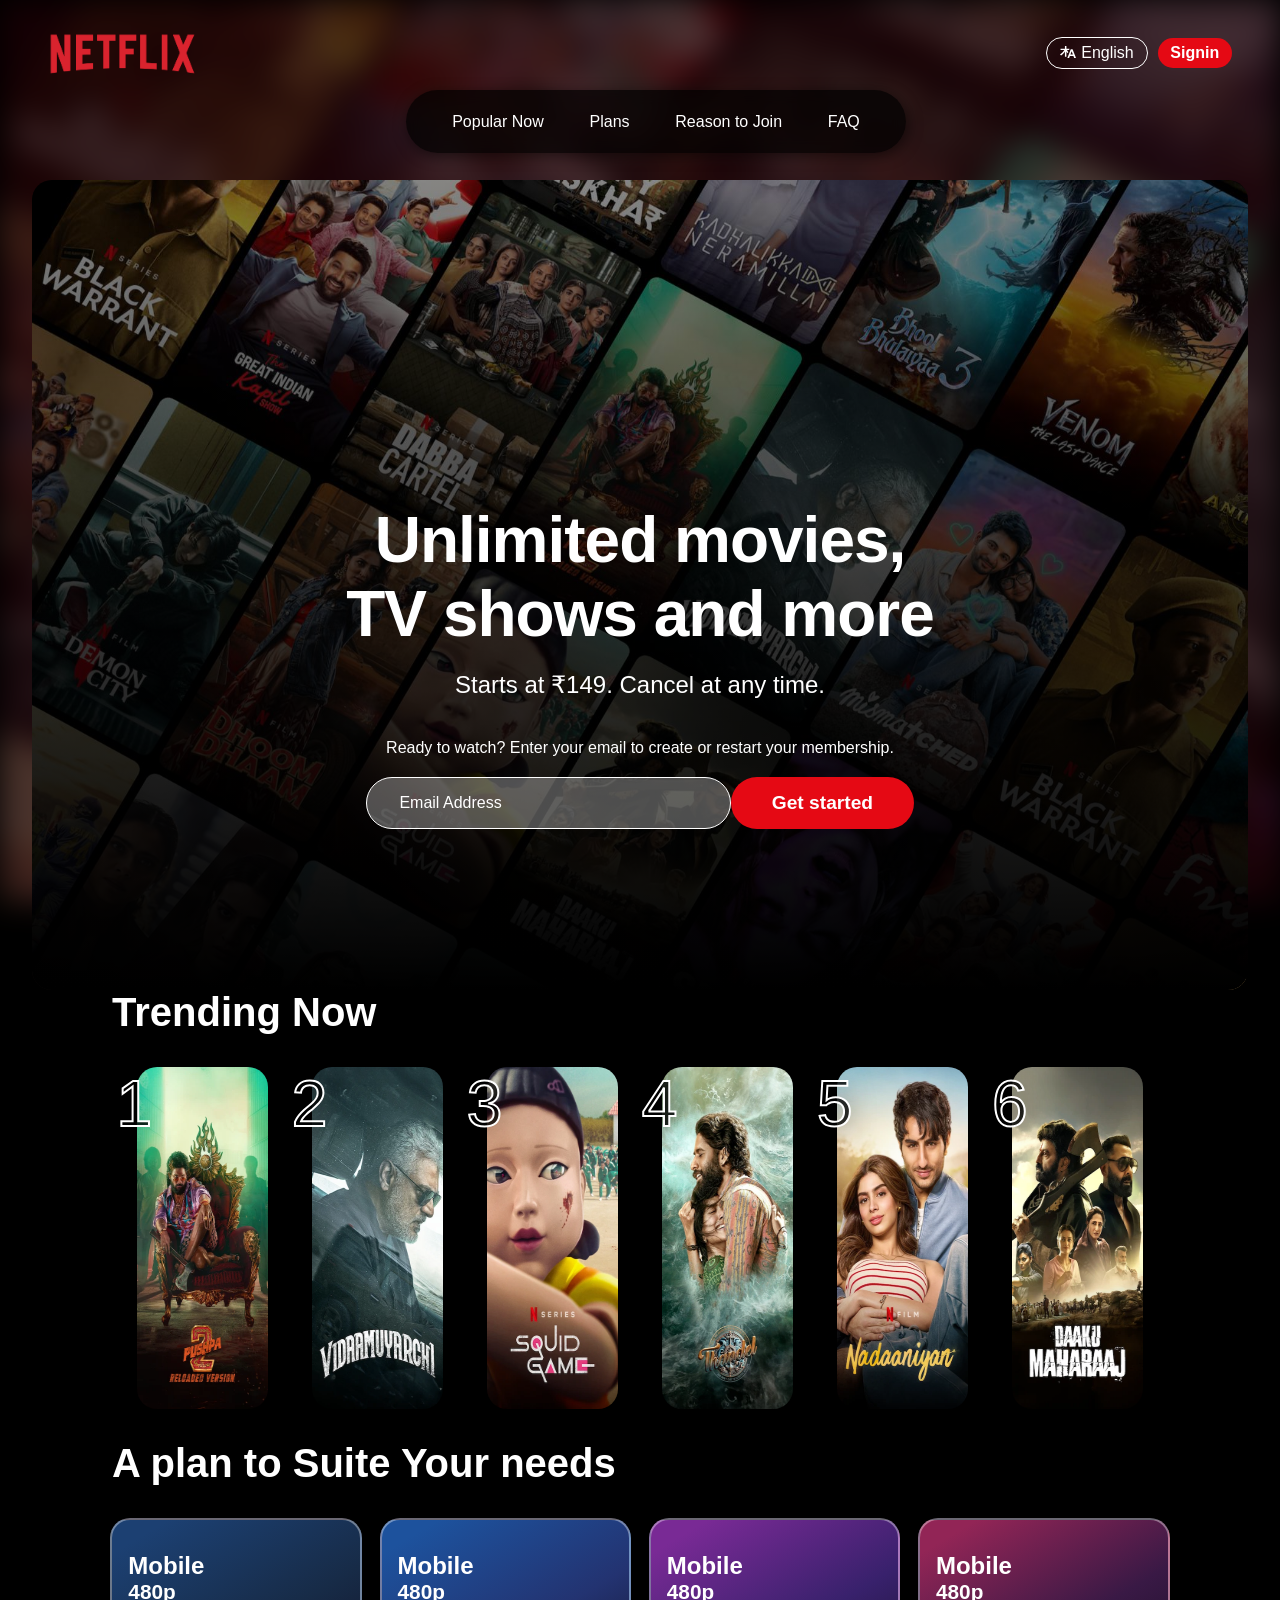
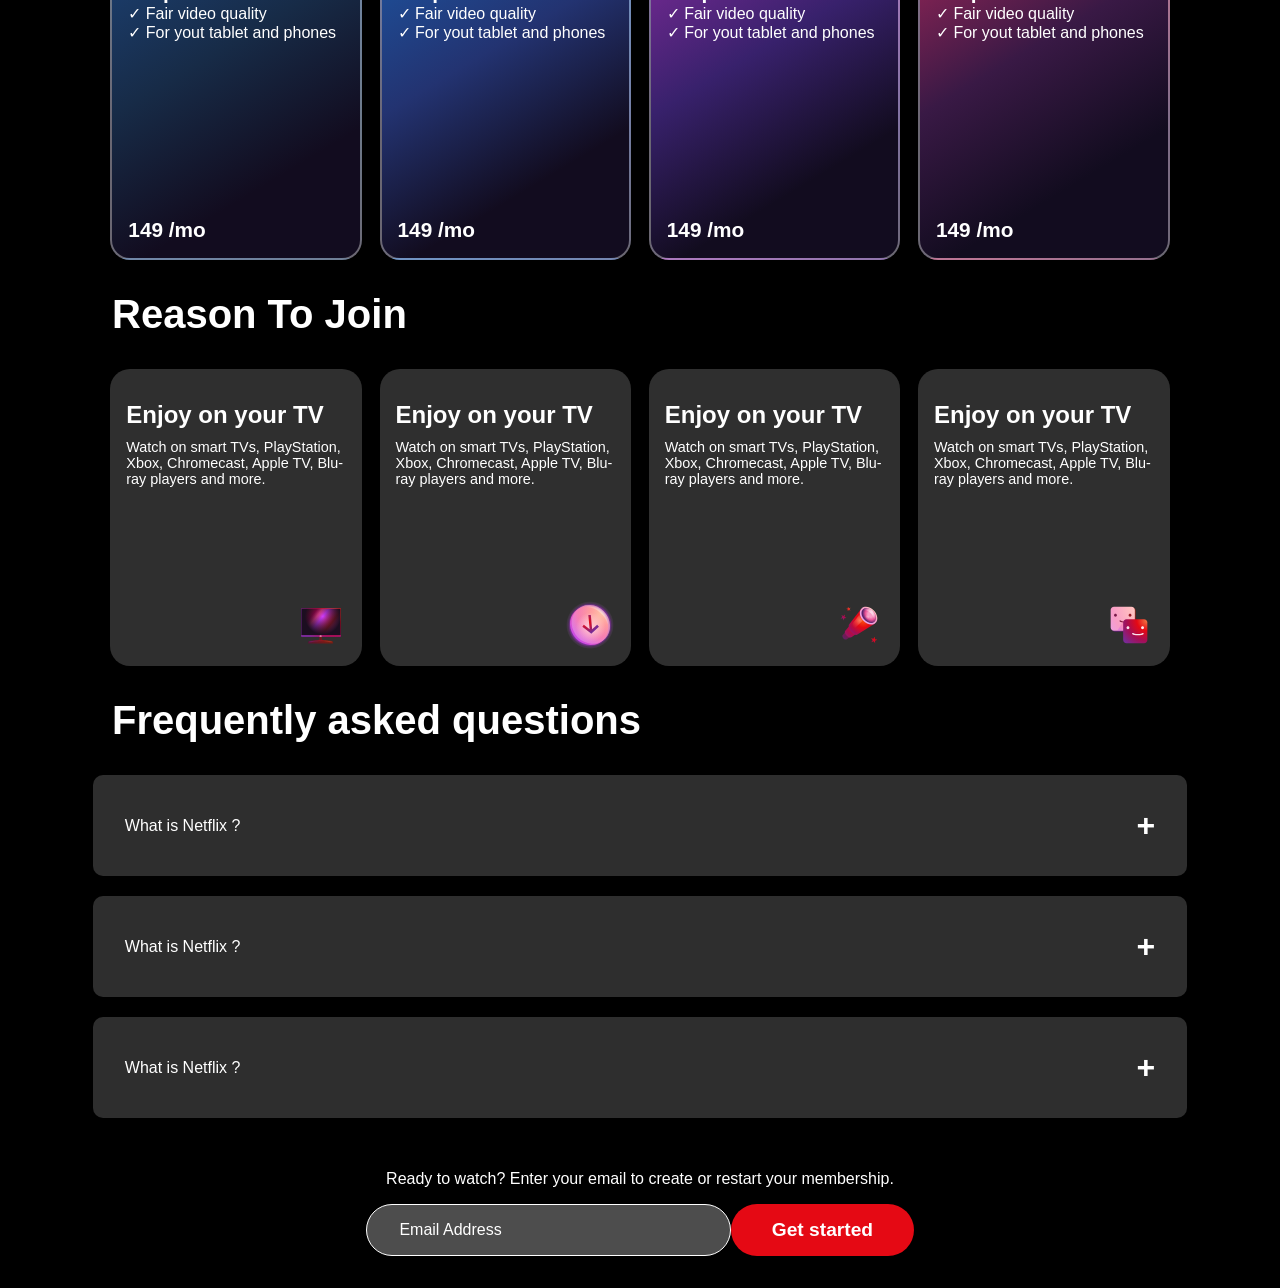
==== commit 0dbc9f79: "final commit" ====
--- a/netflix.html
+++ b/netflix.html
@@ -42,6 +42,7 @@
                  url('https://assets.nflxext.com/ffe/siteui/fonts/netflix-sans/v3/NetflixSans_W_Blk.woff') format('woff');
         }
     </style>
+    <script src="netflix.js"></script>
     <title>Netflix Clone</title>
 </head>
 <body>
--- a/netflix.css
+++ b/netflix.css
@@ -50,6 +50,7 @@
 
 .upperNavbarLeftSection{
     /* border: 2px solid red; */
+    padding-top: 1rem;
     width: 50%;
 
 }
@@ -60,6 +61,7 @@
 
 .upperNavbarRightSection{
     /* border: 2px solid green; */
+    padding-top: 1rem;
     width: 50%;
 }
 
@@ -187,7 +189,7 @@
     width: 50%;
     display: flex;
     justify-content: center;
-    gap: 10px;
+    gap: ;
 }
 
 .emailInputBox{
